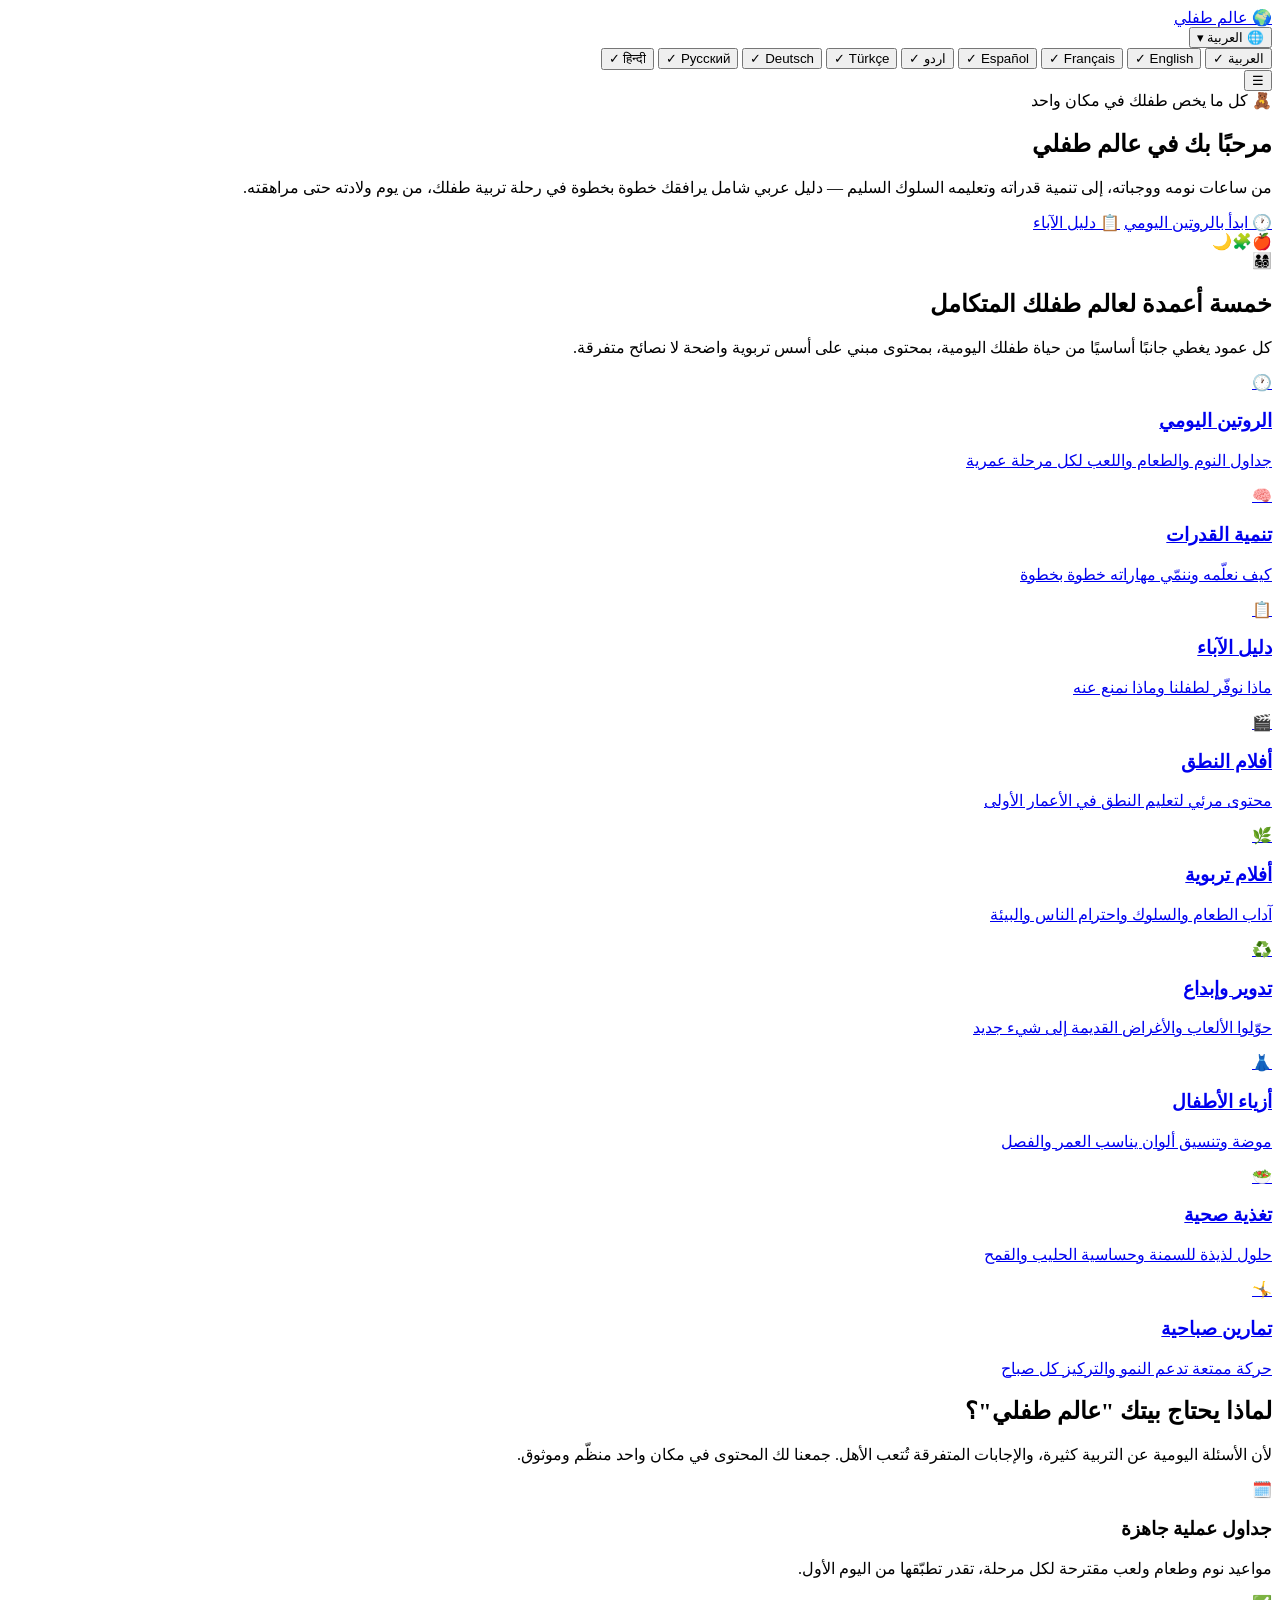
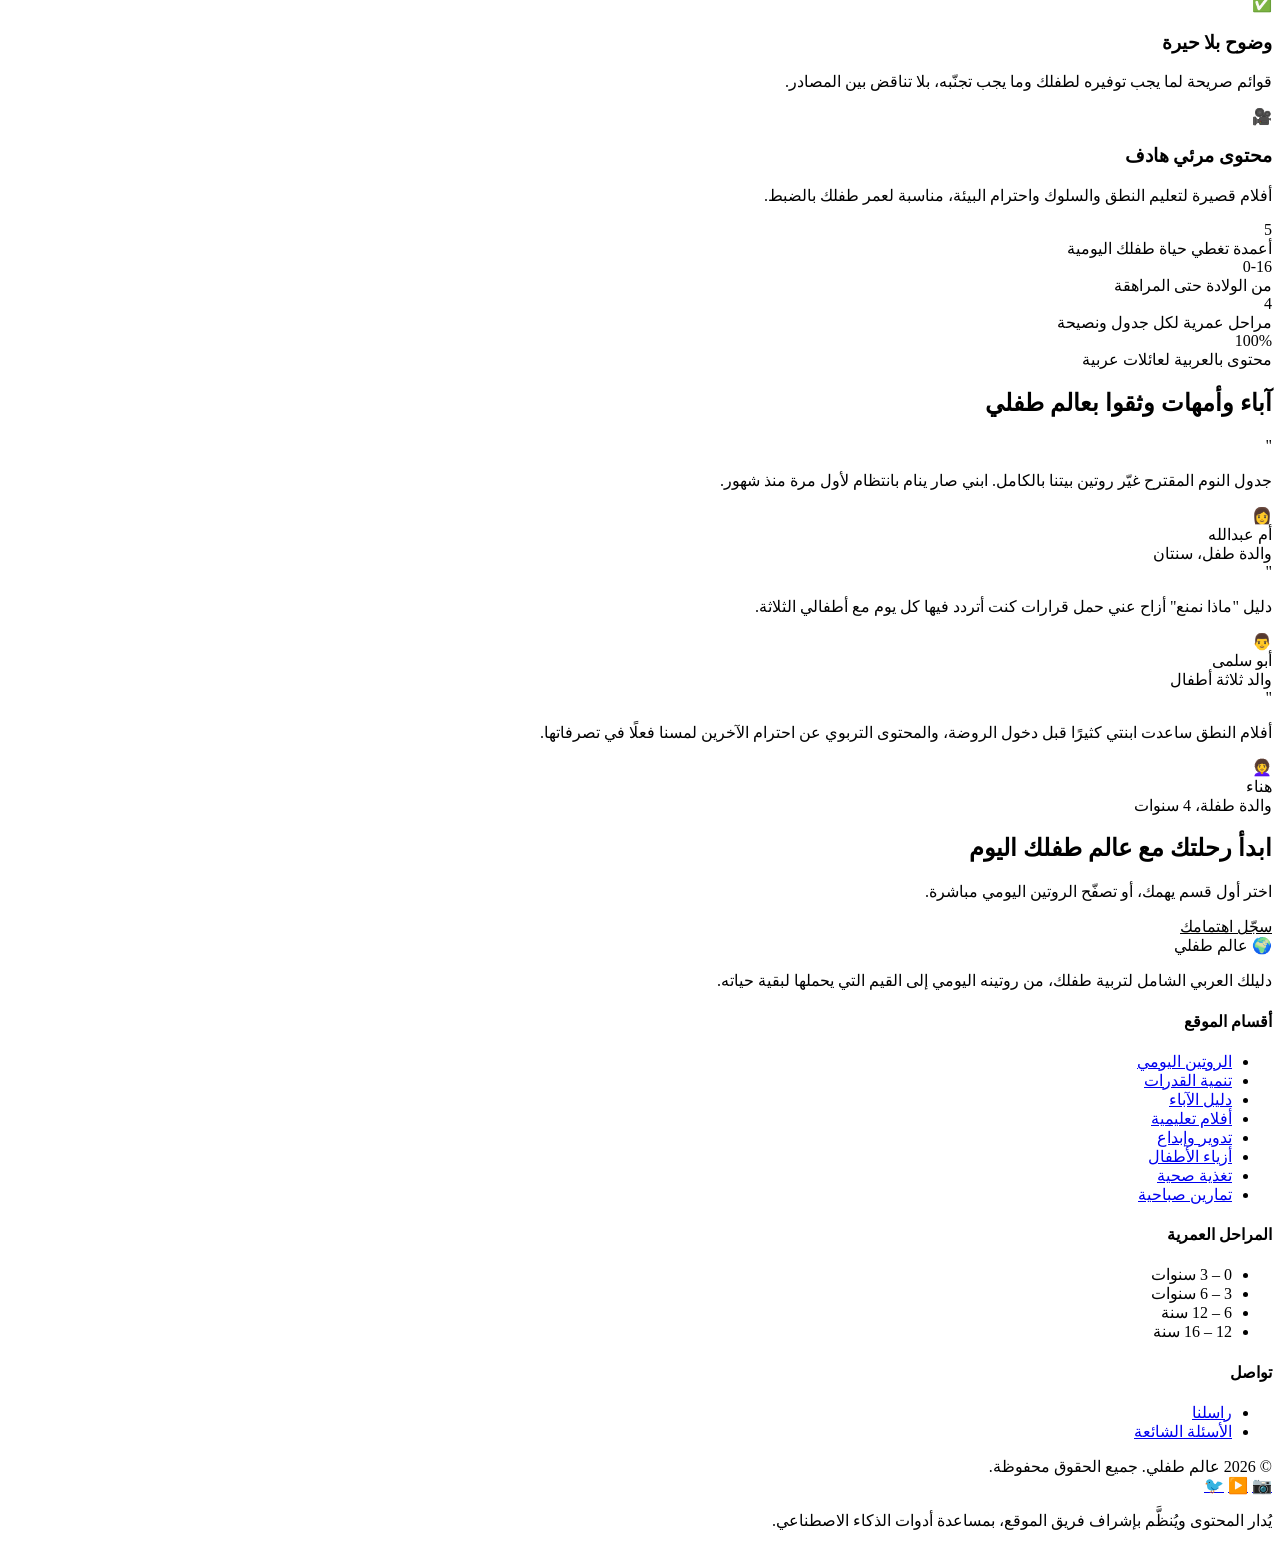
==== index.html @ 11522c5d "Add files via upload" ====
<!DOCTYPE html>
<html lang="ar" dir="rtl">
<head>
<meta charset="UTF-8">
<meta name="viewport" content="width=device-width, initial-scale=1.0">
<title>عالم طفلي — دليلك المتكامل لتربية طفلك من الولادة حتى المراهقة</title>
<meta name="description" content="عالم طفلي منصة عربية شاملة للآباء: جداول النوم والطعام واللعب، تنمية القدرات، ماذا نوفر لطفلنا وماذا نمنع عنه، وأفلام تعليمية وتربوية لكل عمر.">
<link rel="icon" href="favicon.svg" type="image/svg+xml">
<link rel="stylesheet" href="css/style.css">
</head>
<body>

<header class="site-header">
  <div class="header-inner">
    <a href="index.html" class="brand"><span class="bud">🌍</span> عالم طفلي</a>
    <nav class="main-nav" id="site-nav" aria-label="التنقل الرئيسي"></nav>
    <div class="header-right">
      <div class="lang-switcher">
        <button class="lang-switcher-btn" id="lang-switcher-btn" type="button" aria-haspopup="true" aria-expanded="false">
          🌐 <span id="current-lang-label">العربية</span> <span class="chev">▾</span>
        </button>
        <div class="lang-dropdown" id="lang-dropdown">
          <button class="lang-option" data-lang="ar">العربية <span class="check">✓</span></button>
          <button class="lang-option" data-lang="en">English <span class="check">✓</span></button>
          <button class="lang-option" data-lang="fr">Français <span class="check">✓</span></button>
          <button class="lang-option" data-lang="es">Español <span class="check">✓</span></button>
          <button class="lang-option" data-lang="ur">اردو <span class="check">✓</span></button>
          <button class="lang-option" data-lang="tr">Türkçe <span class="check">✓</span></button>
          <button class="lang-option" data-lang="de">Deutsch <span class="check">✓</span></button>
          <button class="lang-option" data-lang="ru">Русский <span class="check">✓</span></button>
          <button class="lang-option" data-lang="hi">हिन्दी <span class="check">✓</span></button>
        </div>
        <div id="google_translate_element"></div>
      </div>
      <button class="nav-toggle" aria-label="فتح القائمة" aria-expanded="false">☰</button>
    </div>
  </div>
</header>

<main>

  <!-- ================= Hero ================= -->
  <section class="hero">
    <div class="container hero-inner">
      <div class="hero-copy">
        <span class="eyebrow">🧸 كل ما يخص طفلك في مكان واحد</span>
        <h1>مرحبًا بك في <span>عالم طفلي</span></h1>
        <p class="lead">من ساعات نومه ووجباته، إلى تنمية قدراته وتعليمه السلوك السليم — دليل عربي شامل يرافقك خطوة بخطوة في رحلة تربية طفلك، من يوم ولادته حتى مراهقته.</p>
        <div class="hero-actions">
          <a href="routine.html" class="btn btn-teal">🕐 ابدأ بالروتين اليومي</a>
          <a href="parents-guide.html" class="btn btn-outline">📋 دليل الآباء</a>
        </div>
      </div>
      <div class="hero-art" aria-hidden="true">
        <div class="hero-blob"></div>
        <div class="hero-floaters">
          <span>🍎</span><span>🧩</span><span>🌙</span>
        </div>
        <span class="hero-emoji">👨‍👩‍👧‍👦</span>
      </div>
    </div>
  </section>

  <!-- ================= Pillars (العنصر المميز) ================= -->
  <section class="pillars">
    <div class="container">
      <div class="section-head">
        <h2>خمسة أعمدة لعالم طفلك المتكامل</h2>
        <p>كل عمود يغطي جانبًا أساسيًا من حياة طفلك اليومية، بمحتوى مبني على أسس تربوية واضحة لا نصائح متفرقة.</p>
      </div>
      <div class="pillar-grid">
        <a href="routine.html" class="pillar">
          <div class="p-icon">🕐</div>
          <h3>الروتين اليومي</h3>
          <p>جداول النوم والطعام واللعب لكل مرحلة عمرية</p>
        </a>
        <a href="development.html" class="pillar">
          <div class="p-icon">🧠</div>
          <h3>تنمية القدرات</h3>
          <p>كيف نعلّمه وننمّي مهاراته خطوة بخطوة</p>
        </a>
        <a href="parents-guide.html" class="pillar">
          <div class="p-icon">📋</div>
          <h3>دليل الآباء</h3>
          <p>ماذا نوفّر لطفلنا وماذا نمنع عنه</p>
        </a>
        <a href="videos.html" class="pillar">
          <div class="p-icon">🎬</div>
          <h3>أفلام النطق</h3>
          <p>محتوى مرئي لتعليم النطق في الأعمار الأولى</p>
        </a>
        <a href="videos.html" class="pillar">
          <div class="p-icon">🌿</div>
          <h3>أفلام تربوية</h3>
          <p>آداب الطعام والسلوك واحترام الناس والبيئة</p>
        </a>
        <a href="recycle.html" class="pillar">
          <div class="p-icon">♻️</div>
          <h3>تدوير وإبداع</h3>
          <p>حوّلوا الألعاب والأغراض القديمة إلى شيء جديد</p>
        </a>
        <a href="fashion.html" class="pillar">
          <div class="p-icon">👗</div>
          <h3>أزياء الأطفال</h3>
          <p>موضة وتنسيق ألوان يناسب العمر والفصل</p>
        </a>
        <a href="nutrition.html" class="pillar">
          <div class="p-icon">🥗</div>
          <h3>تغذية صحية</h3>
          <p>حلول لذيذة للسمنة وحساسية الحليب والقمح</p>
        </a>
        <a href="exercises.html" class="pillar">
          <div class="p-icon">🤸</div>
          <h3>تمارين صباحية</h3>
          <p>حركة ممتعة تدعم النمو والتركيز كل صباح</p>
        </a>
      </div>
    </div>
  </section>

  <!-- ================= Why us ================= -->
  <section class="section">
    <div class="container">
      <div class="section-head center">
        <h2>لماذا يحتاج بيتك "عالم طفلي"؟</h2>
        <p>لأن الأسئلة اليومية عن التربية كثيرة، والإجابات المتفرقة تُتعب الأهل. جمعنا لك المحتوى في مكان واحد منظّم وموثوق.</p>
      </div>
      <div class="value-grid">
        <div class="value-card">
          <div class="icon">🗓️</div>
          <h3>جداول عملية جاهزة</h3>
          <p>مواعيد نوم وطعام ولعب مقترحة لكل مرحلة، تقدر تطبّقها من اليوم الأول.</p>
        </div>
        <div class="value-card">
          <div class="icon">✅</div>
          <h3>وضوح بلا حيرة</h3>
          <p>قوائم صريحة لما يجب توفيره لطفلك وما يجب تجنّبه، بلا تناقض بين المصادر.</p>
        </div>
        <div class="value-card">
          <div class="icon">🎥</div>
          <h3>محتوى مرئي هادف</h3>
          <p>أفلام قصيرة لتعليم النطق والسلوك واحترام البيئة، مناسبة لعمر طفلك بالضبط.</p>
        </div>
      </div>
    </div>
  </section>

  <!-- ================= Stats ================= -->
  <section class="stats-strip">
    <div class="container stats-grid">
      <div><div class="num">5</div><div class="label">أعمدة تغطي حياة طفلك اليومية</div></div>
      <div><div class="num">0-16</div><div class="label">من الولادة حتى المراهقة</div></div>
      <div><div class="num">4</div><div class="label">مراحل عمرية لكل جدول ونصيحة</div></div>
      <div><div class="num">100%</div><div class="label">محتوى بالعربية لعائلات عربية</div></div>
    </div>
  </section>

  <!-- ================= Testimonials ================= -->
  <section class="section">
    <div class="container">
      <div class="section-head center">
        <h2>آباء وأمهات وثقوا بعالم طفلي</h2>
      </div>
      <div class="testi-grid">
        <div class="testi-card">
          <div class="quote-mark">"</div>
          <p class="text">جدول النوم المقترح غيّر روتين بيتنا بالكامل. ابني صار ينام بانتظام لأول مرة منذ شهور.</p>
          <div class="testi-who">
            <div class="avatar">👩</div>
            <div><div class="name">أم عبدالله</div><div class="role">والدة طفل، سنتان</div></div>
          </div>
        </div>
        <div class="testi-card">
          <div class="quote-mark">"</div>
          <p class="text">دليل "ماذا نمنع" أزاح عني حمل قرارات كنت أتردد فيها كل يوم مع أطفالي الثلاثة.</p>
          <div class="testi-who">
            <div class="avatar">👨</div>
            <div><div class="name">أبو سلمى</div><div class="role">والد ثلاثة أطفال</div></div>
          </div>
        </div>
        <div class="testi-card">
          <div class="quote-mark">"</div>
          <p class="text">أفلام النطق ساعدت ابنتي كثيرًا قبل دخول الروضة، والمحتوى التربوي عن احترام الآخرين لمسنا فعلًا في تصرفاتها.</p>
          <div class="testi-who">
            <div class="avatar">👩‍🦱</div>
            <div><div class="name">هناء</div><div class="role">والدة طفلة، 4 سنوات</div></div>
          </div>
        </div>
      </div>
    </div>
  </section>

  <!-- ================= CTA ================= -->
  <section class="section" style="padding-top:0;">
    <div class="container">
      <div class="cta-band">
        <div>
          <h2>ابدأ رحلتك مع عالم طفلك اليوم</h2>
          <p>اختر أول قسم يهمك، أو تصفّح الروتين اليومي مباشرة.</p>
        </div>
        <a href="contact.html" class="btn btn-amber" style="background:var(--white); color:var(--teal-deep); box-shadow:none;">سجّل اهتمامك</a>
      </div>
    </div>
  </section>

</main>

<footer class="site-footer">
  <div class="container">
    <div class="footer-grid">
      <div>
        <div class="footer-brand">🌍 عالم طفلي</div>
        <p>دليلك العربي الشامل لتربية طفلك، من روتينه اليومي إلى القيم التي يحملها لبقية حياته.</p>
      </div>
      <div>
        <h4>أقسام الموقع</h4>
        <ul>
          <li><a href="routine.html">الروتين اليومي</a></li>
          <li><a href="development.html">تنمية القدرات</a></li>
          <li><a href="parents-guide.html">دليل الآباء</a></li>
          <li><a href="videos.html">أفلام تعليمية</a></li>
          <li><a href="recycle.html">تدوير وإبداع</a></li>
          <li><a href="fashion.html">أزياء الأطفال</a></li>
          <li><a href="nutrition.html">تغذية صحية</a></li>
          <li><a href="exercises.html">تمارين صباحية</a></li>
        </ul>
      </div>
      <div>
        <h4>المراحل العمرية</h4>
        <ul>
          <li>0 – 3 سنوات</li>
          <li>3 – 6 سنوات</li>
          <li>6 – 12 سنة</li>
          <li>12 – 16 سنة</li>
        </ul>
      </div>
      <div>
        <h4>تواصل</h4>
        <ul>
          <li><a href="contact.html">راسلنا</a></li>
          <li><a href="contact.html">الأسئلة الشائعة</a></li>
        </ul>
      </div>
    </div>
    <div class="footer-bottom">
      <span>© 2026 عالم طفلي. جميع الحقوق محفوظة.</span>
      <div class="social-row" aria-label="روابط التواصل الاجتماعي">
        <a href="#" aria-label="انستغرام">📷</a>
        <a href="#" aria-label="يوتيوب">▶️</a>
        <a href="#" aria-label="تويتر">🐦</a>
      </div>
    </div>
      <p class="admin-note">يُدار المحتوى ويُنظَّم بإشراف فريق الموقع، بمساعدة أدوات الذكاء الاصطناعي.</p>
</div>
</footer>

<script src="js/site-config.js"></script>
<script src="js/script.js"></script>
<script type="text/javascript">
function googleTranslateElementInit() {
  new google.translate.TranslateElement({pageLanguage: 'ar', includedLanguages: 'en,fr,es,ur,tr,id,de,ru,hi', layout: google.translate.TranslateElement.InlineLayout.SIMPLE}, 'google_translate_element');
}
</script>
<script type="text/javascript" src="https://translate.google.com/translate_a/element.js?cb=googleTranslateElementInit"></script>
</body>
</html>
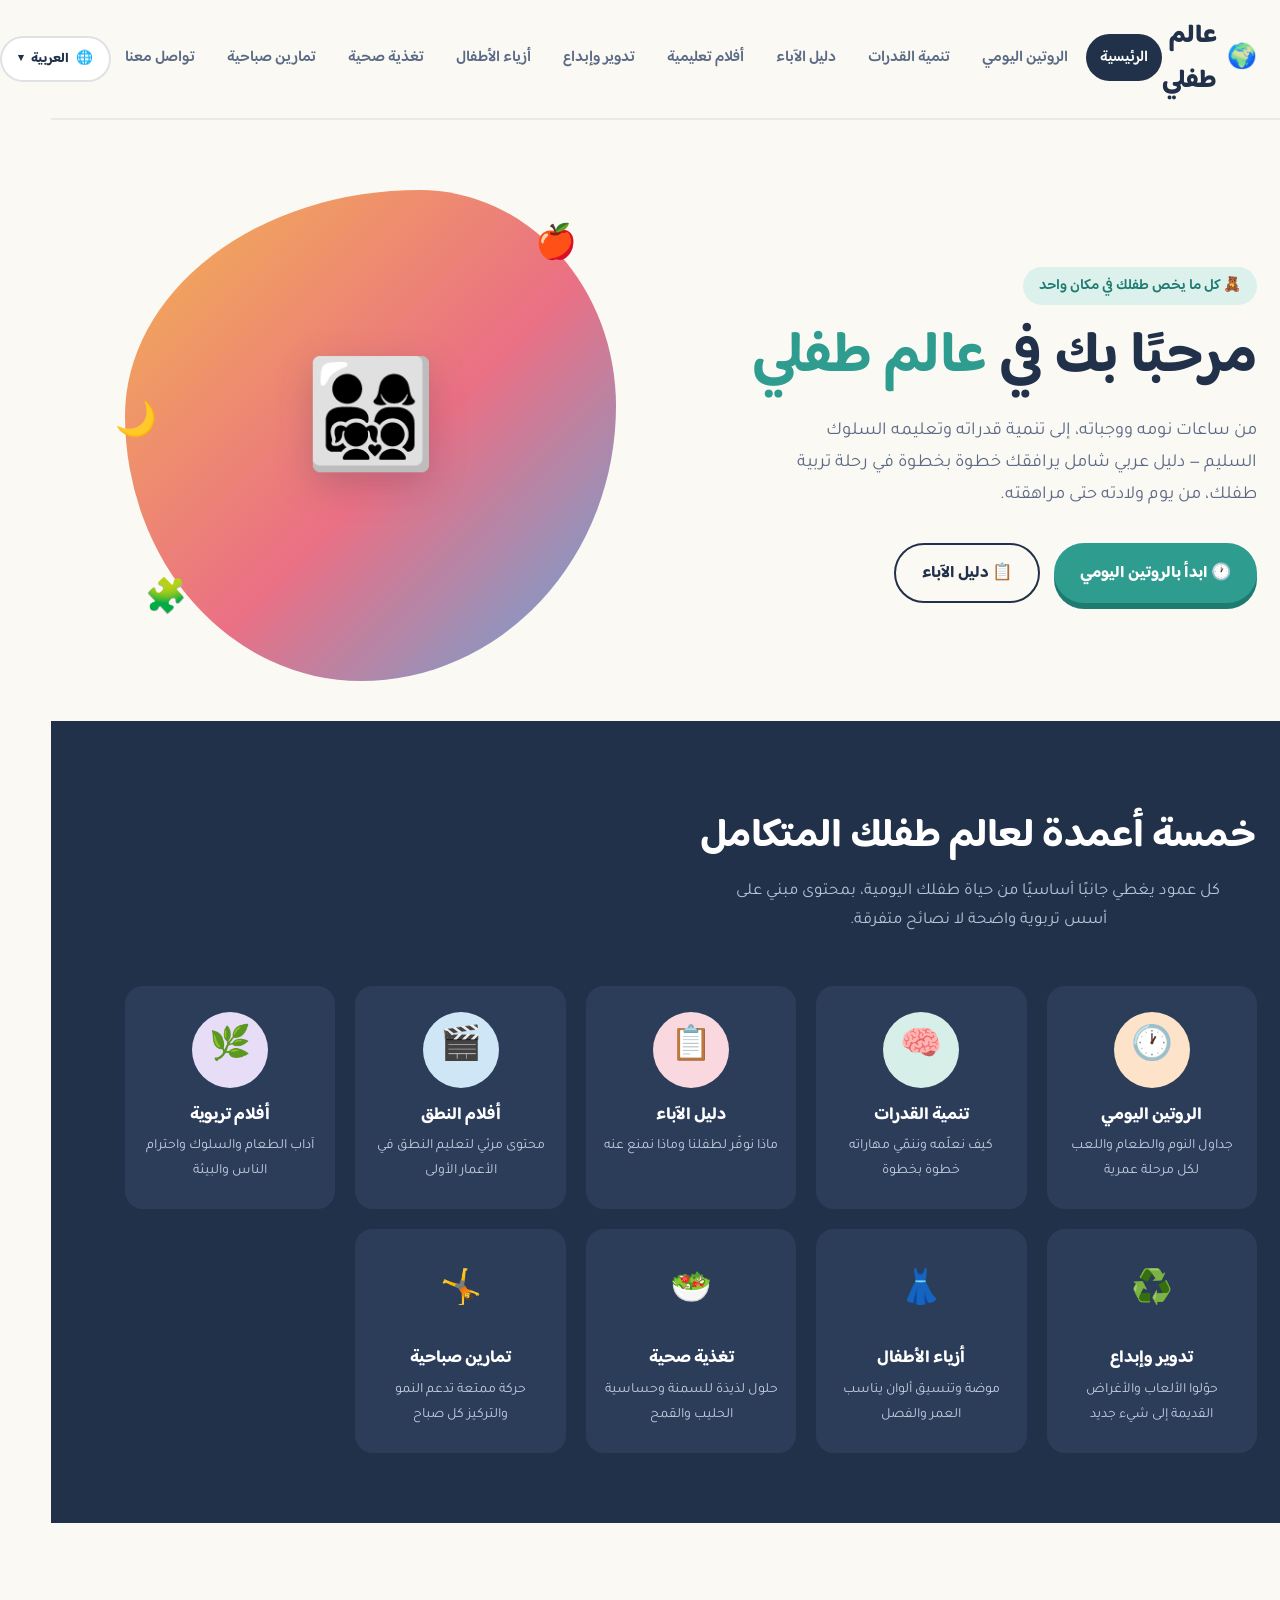
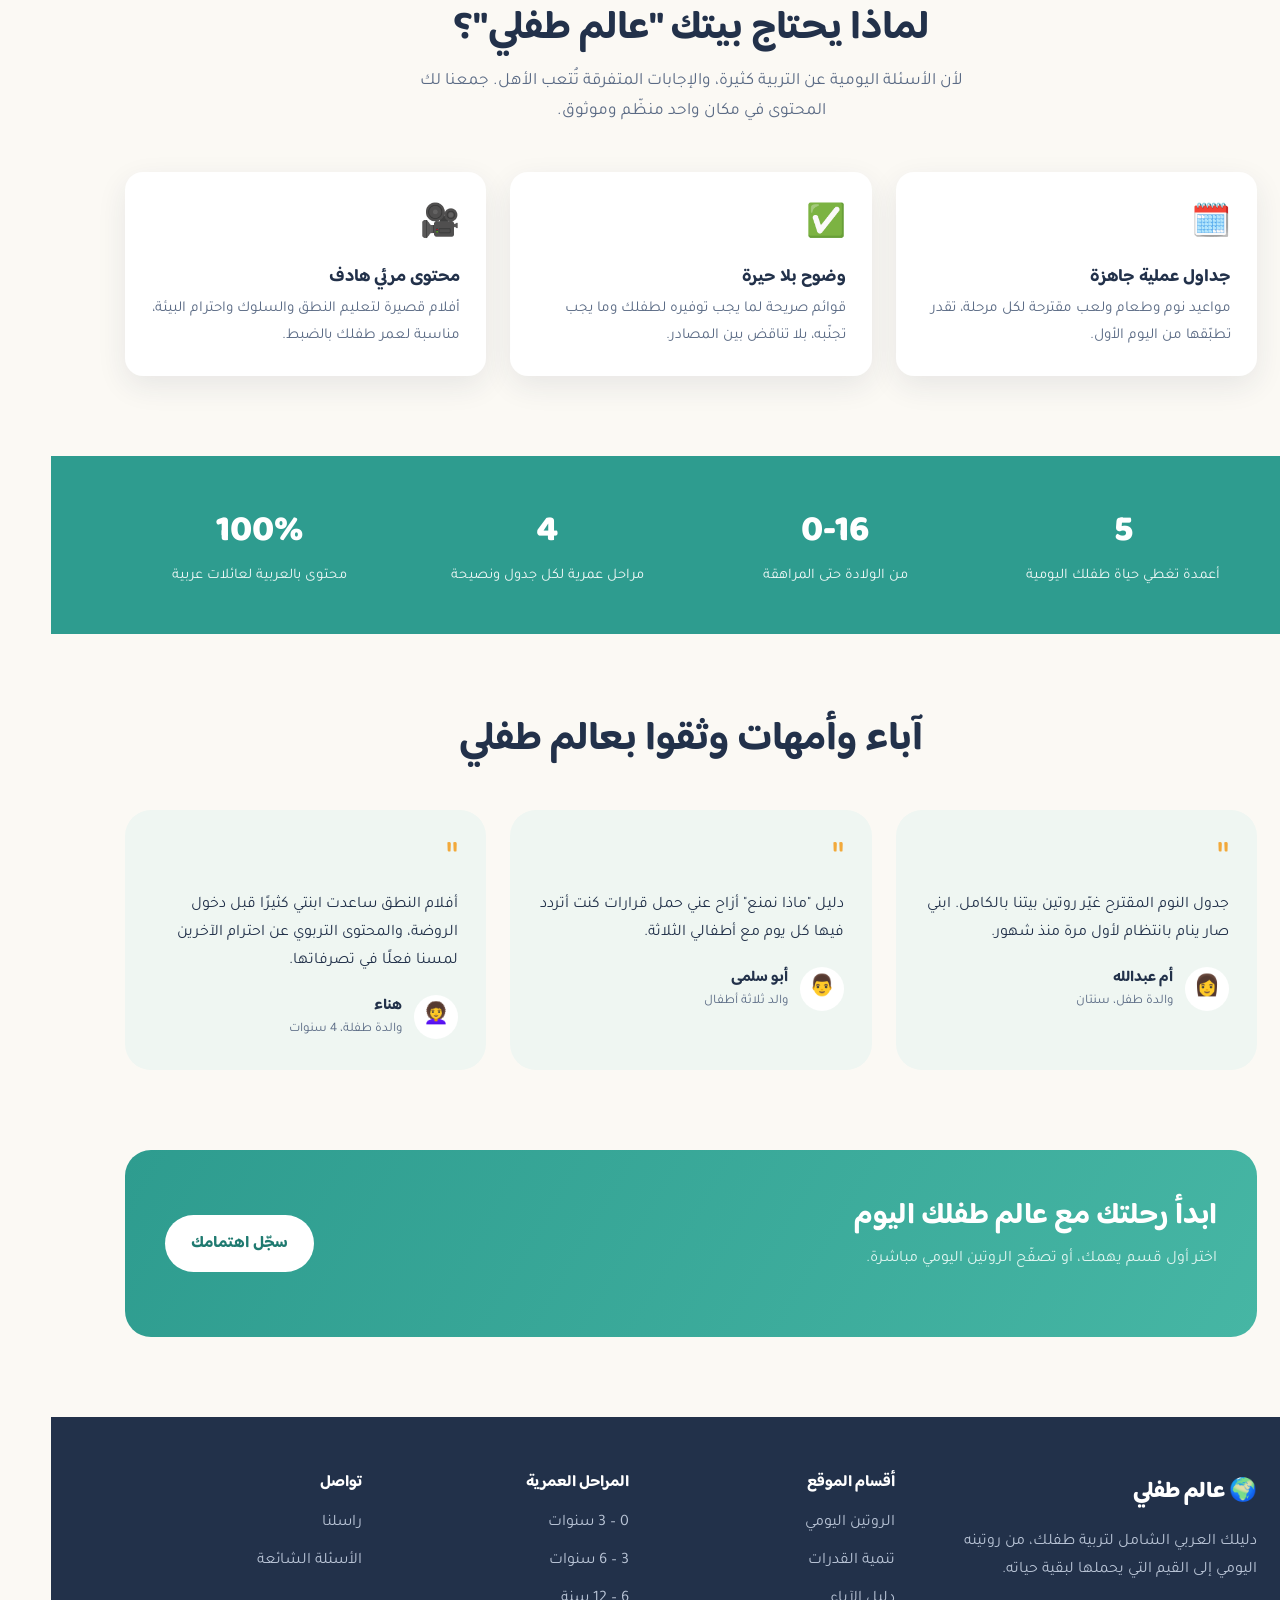
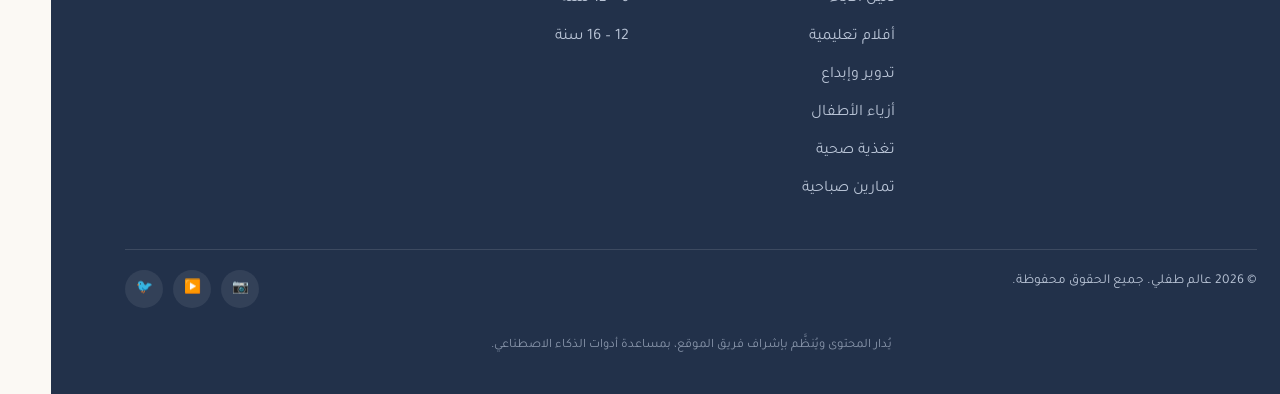
==== commit 7bdd0ce4: "Fix stylesheet and script link paths in index.html" ====
--- a/index.html
+++ b/index.html
@@ -6,7 +6,7 @@
 <title>عالم طفلي — دليلك المتكامل لتربية طفلك من الولادة حتى المراهقة</title>
 <meta name="description" content="عالم طفلي منصة عربية شاملة للآباء: جداول النوم والطعام واللعب، تنمية القدرات، ماذا نوفر لطفلنا وماذا نمنع عنه، وأفلام تعليمية وتربوية لكل عمر.">
 <link rel="icon" href="favicon.svg" type="image/svg+xml">
-<link rel="stylesheet" href="css/style.css">
+<link rel="stylesheet" href="style.css">
 </head>
 <body>
 
@@ -254,8 +254,8 @@
 </div>
 </footer>
 
-<script src="js/site-config.js"></script>
-<script src="js/script.js"></script>
+<script src="site-config.js"></script>
+<script src="script.js"></script>
 <script type="text/javascript">
 function googleTranslateElementInit() {
   new google.translate.TranslateElement({pageLanguage: 'ar', includedLanguages: 'en,fr,es,ur,tr,id,de,ru,hi', layout: google.translate.TranslateElement.InlineLayout.SIMPLE}, 'google_translate_element');
@@ -263,4 +263,4 @@
 </script>
 <script type="text/javascript" src="https://translate.google.com/translate_a/element.js?cb=googleTranslateElementInit"></script>
 </body>
-</html>+</html>
--- a/style.css
+++ b/style.css
@@ -0,0 +1,587 @@
+/* ========================================================
+   عالم طفلي — نظام التصميم
+   ======================================================== */
+
+@import url('https://fonts.googleapis.com/css2?family=Baloo+Bhaijaan+2:wght@500;600;700;800&family=Tajawal:wght@400;500;700;900&display=swap');
+
+:root {
+  --ink: #22314a;
+  --ink-soft: #5b6b85;
+  --paper: #FBF9F4;
+  --paper-alt: #EFF6F2;
+  --teal: #2E9C8F;
+  --teal-deep: #1F7A70;
+  --amber: #F2A93B;
+  --amber-deep: #D98A1E;
+  --berry: #E85D75;
+  --berry-deep: #C8425A;
+  --sky: #4E9BD8;
+  --white: #ffffff;
+
+  --green-ok: #2E9C6A;
+  --green-ok-bg: #E3F5EA;
+  --red-no: #D8483F;
+  --red-no-bg: #FBEAE8;
+
+  --radius-lg: 26px;
+  --radius-md: 18px;
+  --radius-sm: 12px;
+
+  --shadow-soft: 0 10px 30px rgba(34, 49, 74, 0.09);
+
+  --font-display: 'Baloo Bhaijaan 2', 'Tajawal', sans-serif;
+  --font-body: 'Tajawal', sans-serif;
+}
+
+* { box-sizing: border-box; }
+html { scroll-behavior: smooth; }
+
+@media (prefers-reduced-motion: reduce) {
+  html { scroll-behavior: auto; }
+  *, *::before, *::after {
+    animation-duration: 0.01ms !important;
+    animation-iteration-count: 1 !important;
+    transition-duration: 0.01ms !important;
+    scroll-behavior: auto !important;
+  }
+}
+
+body {
+  margin: 0;
+  font-family: var(--font-body);
+  background: var(--paper);
+  color: var(--ink);
+  direction: rtl;
+  overflow-x: hidden;
+  line-height: 1.75;
+}
+
+img { max-width: 100%; display: block; }
+a { color: inherit; text-decoration: none; }
+ul { margin: 0; padding: 0; list-style: none; }
+button { font-family: inherit; cursor: pointer; }
+
+h1, h2, h3, h4 {
+  font-family: var(--font-display);
+  font-weight: 700;
+  margin: 0;
+  line-height: 1.3;
+}
+
+.container { max-width: 1180px; margin: 0 auto; padding: 0 24px; }
+
+.eyebrow {
+  display: inline-flex;
+  align-items: center;
+  gap: 8px;
+  font-family: var(--font-display);
+  font-weight: 600;
+  font-size: 0.92rem;
+  color: var(--teal-deep);
+  background: #DCF1EC;
+  padding: 6px 16px;
+  border-radius: 999px;
+  margin-bottom: 16px;
+}
+
+a:focus-visible, button:focus-visible, input:focus-visible, textarea:focus-visible, select:focus-visible {
+  outline: 3px solid var(--sky);
+  outline-offset: 3px;
+  border-radius: 6px;
+}
+
+/* ===================== Header ===================== */
+.site-header {
+  position: sticky; top: 0; z-index: 100;
+  background: rgba(251, 249, 244, 0.9);
+  backdrop-filter: blur(10px);
+  border-bottom: 2px solid rgba(34,49,74,0.07);
+}
+.header-inner {
+  display: flex; align-items: center; justify-content: space-between;
+  padding: 14px 24px; max-width: 1180px; margin: 0 auto;
+}
+.brand {
+  display: flex; align-items: center; gap: 10px;
+  font-family: var(--font-display); font-size: 1.6rem; font-weight: 800; color: var(--ink);
+}
+.brand .bud { font-size: 1.5rem; display: inline-block; animation: sway 4s ease-in-out infinite; }
+@keyframes sway { 0%,100%{transform:rotate(-6deg);} 50%{transform:rotate(6deg);} }
+
+.main-nav ul { display: flex; gap: 4px; align-items: center; }
+.main-nav a {
+  font-family: var(--font-display); font-weight: 600; font-size: 0.96rem;
+  padding: 10px 14px; border-radius: 999px; color: var(--ink-soft);
+  transition: background .2s, color .2s; white-space: nowrap;
+}
+.main-nav a:hover, .main-nav a.active { background: var(--ink); color: var(--white); }
+
+.header-right { display: flex; align-items: center; gap: 12px; }
+
+.nav-toggle { display: none; background: none; border: none; font-size: 1.8rem; color: var(--ink); }
+
+@media (max-width: 980px) {
+  .nav-toggle { display: block; }
+  .main-nav {
+    position: absolute; top: 100%; right: 0; left: 0;
+    background: var(--paper); border-bottom: 2px solid rgba(34,49,74,0.07);
+    display: none; padding: 10px 24px 20px;
+  }
+  .main-nav.open { display: block; }
+  .main-nav ul { flex-direction: column; align-items: stretch; }
+  .main-nav a { display: block; text-align: center; }
+}
+
+/* ===================== Buttons ===================== */
+.btn {
+  display: inline-flex; align-items: center; gap: 8px;
+  font-family: var(--font-display); font-weight: 700; font-size: 1.02rem;
+  padding: 14px 26px; border-radius: 999px; border: none;
+  transition: transform .15s ease, box-shadow .15s ease;
+}
+.btn:active { transform: translateY(3px); }
+.btn-teal { background: var(--teal); color: var(--white); box-shadow: 0 6px 0 var(--teal-deep); }
+.btn-teal:hover { transform: translateY(-2px); }
+.btn-teal:active { box-shadow: 0 2px 0 var(--teal-deep); }
+.btn-outline { background: transparent; color: var(--ink); border: 2.5px solid var(--ink); }
+.btn-outline:hover { background: var(--ink); color: var(--white); }
+.btn-amber { background: var(--amber); color: var(--white); box-shadow: 0 6px 0 var(--amber-deep); }
+.btn-amber:hover { transform: translateY(-2px); }
+.btn-block { width: 100%; justify-content: center; }
+
+/* ===================== Hero ===================== */
+.hero { position: relative; padding: 70px 0 40px; overflow: hidden; }
+.hero-inner { display: grid; grid-template-columns: 1.1fr 0.9fr; gap: 40px; align-items: center; }
+@media (max-width: 900px) { .hero-inner { grid-template-columns: 1fr; text-align: center; } .hero-actions { justify-content: center; } }
+.hero h1 { font-size: clamp(2.4rem, 5vw, 3.6rem); color: var(--ink); }
+.hero h1 span { color: var(--teal); }
+.hero p.lead { font-size: 1.15rem; color: var(--ink-soft); max-width: 48ch; margin: 20px 0 30px; }
+@media (max-width: 900px) { .hero p.lead { margin-inline: auto; } }
+.hero-actions { display: flex; gap: 14px; flex-wrap: wrap; }
+
+.hero-art { position: relative; aspect-ratio: 1/1; display: flex; align-items: center; justify-content: center; }
+.hero-blob {
+  position: absolute; inset: 0;
+  background: linear-gradient(135deg, var(--amber), var(--berry) 55%, var(--sky));
+  border-radius: 60% 40% 52% 48% / 46% 44% 56% 54%;
+  opacity: 0.88; animation: blob 9s ease-in-out infinite;
+}
+@keyframes blob {
+  0%,100% { border-radius: 60% 40% 52% 48% / 46% 44% 56% 54%; }
+  50% { border-radius: 42% 58% 40% 60% / 55% 42% 58% 45%; }
+}
+.hero-emoji { position: relative; font-size: 6.6rem; filter: drop-shadow(0 12px 18px rgba(34,49,74,0.22)); }
+.hero-floaters span { position: absolute; font-size: 2.1rem; animation: float 5s ease-in-out infinite; }
+.hero-floaters span:nth-child(1) { top: 6%; right: 8%; animation-delay: .3s; }
+.hero-floaters span:nth-child(2) { bottom: 10%; left: 4%; animation-delay: 1.2s; }
+.hero-floaters span:nth-child(3) { top: 42%; left: -2%; animation-delay: 2s; }
+@keyframes float { 0%,100%{transform:translateY(0);} 50%{transform:translateY(-16px);} }
+
+/* ===================== Pillars (signature — الأقسام الخمسة) ===================== */
+.pillars {
+  padding: 90px 0 70px;
+  background: var(--ink);
+  color: var(--paper);
+}
+.pillars .section-head { text-align: center; margin-bottom: 50px; }
+.pillars h2 { color: var(--white); font-size: clamp(1.9rem, 4vw, 2.6rem); }
+.pillars .section-head p { color: #b9c4d6; max-width: 58ch; margin: 14px auto 0; font-size: 1.05rem; }
+
+.pillar-grid {
+  display: grid;
+  grid-template-columns: repeat(5, 1fr);
+  gap: 20px;
+}
+@media (max-width: 1000px) { .pillar-grid { grid-template-columns: repeat(3, 1fr); } }
+@media (max-width: 640px) { .pillar-grid { grid-template-columns: 1fr 1fr; } }
+
+.pillar {
+  background: #2c3d5a;
+  border-radius: var(--radius-md);
+  padding: 26px 18px;
+  text-align: center;
+  transition: transform .25s ease, background .25s ease;
+}
+.pillar:hover { transform: translateY(-8px); background: #35496b; }
+.pillar .p-icon {
+  width: 76px; height: 76px; margin: 0 auto 16px; border-radius: 50%;
+  display: flex; align-items: center; justify-content: center; font-size: 2.1rem;
+}
+.pillar:nth-child(1) .p-icon { background: #FCE3C9; }
+.pillar:nth-child(2) .p-icon { background: #D6EFE8; }
+.pillar:nth-child(3) .p-icon { background: #F9D9DF; }
+.pillar:nth-child(4) .p-icon { background: #CFE6F7; }
+.pillar:nth-child(5) .p-icon { background: #E7DDF6; }
+.pillar h3 { color: var(--white); font-size: 1.08rem; margin-bottom: 8px; }
+.pillar p { color: #c3cddf; font-size: 0.88rem; margin: 0; }
+
+/* ===================== Section generic ===================== */
+.section { padding: 80px 0; }
+.section-head { max-width: 62ch; margin-bottom: 44px; }
+.section-head h2 { font-size: clamp(1.9rem, 4vw, 2.5rem); }
+.section-head p { color: var(--ink-soft); font-size: 1.08rem; margin-top: 12px; }
+.section-head.center { margin-inline: auto; text-align: center; }
+.bg-alt { background: var(--paper-alt); }
+.bg-white { background: var(--white); }
+
+/* ===================== Age filter row ===================== */
+.filter-row { display: flex; gap: 10px; flex-wrap: wrap; justify-content: center; margin: 28px 0 0; }
+.filter-btn {
+  background: var(--white); border: 2px solid rgba(34,49,74,0.15);
+  padding: 9px 20px; border-radius: 999px; font-family: var(--font-display);
+  font-weight: 600; font-size: 0.92rem; color: var(--ink-soft); transition: all .2s;
+}
+.filter-btn:hover, .filter-btn.active { background: var(--ink); color: var(--white); border-color: var(--ink); }
+
+/* ===================== Page hero ===================== */
+.page-hero { padding: 56px 0 46px; text-align: center; background: var(--paper-alt); }
+.page-hero h1 { font-size: clamp(2.1rem, 4vw, 2.8rem); }
+.page-hero p { color: var(--ink-soft); max-width: 58ch; margin: 14px auto 0; font-size: 1.05rem; }
+
+/* ===================== Schedule table (روتين يومي) ===================== */
+.schedule-block { margin-bottom: 44px; }
+.schedule-block h3 {
+  display: flex; align-items: center; gap: 10px;
+  font-size: 1.35rem; margin-bottom: 18px;
+}
+.schedule-table {
+  width: 100%; border-collapse: separate; border-spacing: 0 10px;
+}
+.schedule-table tr { background: var(--white); box-shadow: var(--shadow-soft); }
+.schedule-table td {
+  padding: 16px 20px; font-size: 0.98rem;
+}
+.schedule-table td:first-child {
+  border-radius: 0 var(--radius-sm) var(--radius-sm) 0;
+  font-family: var(--font-display); font-weight: 700; color: var(--teal-deep);
+  width: 130px; white-space: nowrap;
+}
+.schedule-table td:last-child { border-radius: var(--radius-sm) 0 0 var(--radius-sm); color: var(--ink-soft); }
+.cat-pill {
+  display: inline-block; font-size: 0.78rem; font-family: var(--font-display); font-weight: 700;
+  padding: 3px 12px; border-radius: 999px; margin-left: 8px;
+}
+.cat-sleep { background: #E3E9FB; color: #3E56C4; }
+.cat-food { background: #FCEBD4; color: var(--amber-deep); }
+.cat-play { background: #FBE1E6; color: var(--berry-deep); }
+.cat-learn { background: #DCF1EC; color: var(--teal-deep); }
+
+/* ===================== Provide / Avoid checklist ===================== */
+.checklist-grid { display: grid; grid-template-columns: 1fr 1fr; gap: 24px; }
+@media (max-width: 750px) { .checklist-grid { grid-template-columns: 1fr; } }
+.check-col {
+  border-radius: var(--radius-lg);
+  padding: 30px 26px;
+}
+.check-col.ok { background: var(--green-ok-bg); }
+.check-col.no { background: var(--red-no-bg); }
+.check-col h3 {
+  display: flex; align-items: center; gap: 10px;
+  font-size: 1.25rem; margin-bottom: 20px;
+}
+.check-col.ok h3 { color: var(--green-ok); }
+.check-col.no h3 { color: var(--red-no); }
+.check-col ul li {
+  display: flex; align-items: flex-start; gap: 10px;
+  margin-bottom: 14px; font-size: 0.98rem; color: var(--ink);
+}
+.check-col ul li .mark { font-size: 1.1rem; flex-shrink: 0; margin-top: 1px; }
+
+/* ===================== Development stage cards ===================== */
+.dev-grid { display: grid; grid-template-columns: repeat(2, 1fr); gap: 22px; }
+@media (max-width: 750px) { .dev-grid { grid-template-columns: 1fr; } }
+.dev-card {
+  background: var(--white); border-radius: var(--radius-lg); padding: 28px;
+  box-shadow: var(--shadow-soft); border-inline-start: 5px solid var(--teal);
+}
+.dev-card.a2 { border-color: var(--amber); }
+.dev-card.a3 { border-color: var(--berry); }
+.dev-card.a4 { border-color: var(--sky); }
+.dev-card .stage-age { font-family: var(--font-display); font-weight: 700; font-size: 0.85rem; color: var(--ink-soft); }
+.dev-card h3 { font-size: 1.3rem; margin: 6px 0 14px; }
+.dev-card ul { display: flex; flex-direction: column; gap: 10px; }
+.dev-card ul li { font-size: 0.96rem; color: var(--ink-soft); display: flex; gap: 8px; }
+.dev-card ul li b { color: var(--ink); font-weight: 700; }
+
+/* ===================== Video grid ===================== */
+.video-grid { display: grid; grid-template-columns: repeat(3, 1fr); gap: 24px; }
+@media (max-width: 950px) { .video-grid { grid-template-columns: repeat(2, 1fr); } }
+@media (max-width: 620px) { .video-grid { grid-template-columns: 1fr; } }
+.video-card {
+  background: var(--white); border-radius: var(--radius-lg); overflow: hidden;
+  box-shadow: var(--shadow-soft); display: flex; flex-direction: column;
+}
+.video-thumb {
+  height: 150px; position: relative;
+  display: flex; align-items: center; justify-content: center; font-size: 3rem;
+}
+.video-thumb .play {
+  position: absolute; bottom: 10px; left: 10px;
+  width: 34px; height: 34px; border-radius: 50%;
+  background: rgba(255,255,255,0.9); display: flex; align-items: center; justify-content: center;
+  font-size: 0.9rem; color: var(--ink);
+}
+.video-card .body { padding: 20px; display: flex; flex-direction: column; gap: 8px; flex: 1; }
+.video-card h3 { font-size: 1.08rem; }
+.video-card p { color: var(--ink-soft); font-size: 0.93rem; margin: 0; flex: 1; }
+.age-tag {
+  display: inline-block; align-self: flex-start; font-family: var(--font-display);
+  font-size: 0.76rem; font-weight: 700; padding: 4px 12px; border-radius: 999px;
+  background: var(--paper-alt); color: var(--teal-deep);
+}
+.duration-tag { font-size: 0.8rem; color: var(--ink-soft); }
+
+/* ===================== Stats strip ===================== */
+.stats-strip { background: var(--teal); padding: 44px 0; }
+.stats-grid { display: grid; grid-template-columns: repeat(4, 1fr); gap: 20px; text-align: center; color: var(--white); }
+@media (max-width: 700px) { .stats-grid { grid-template-columns: repeat(2, 1fr); } }
+.stats-grid .num { font-family: var(--font-display); font-size: 2.3rem; font-weight: 800; }
+.stats-grid .label { font-size: 0.92rem; opacity: 0.92; }
+
+/* ===================== Testimonials ===================== */
+.testi-grid { display: grid; grid-template-columns: repeat(3, 1fr); gap: 24px; }
+@media (max-width: 900px) { .testi-grid { grid-template-columns: 1fr; } }
+.testi-card { background: var(--paper-alt); border-radius: var(--radius-lg); padding: 28px; }
+.testi-card .quote-mark { font-family: var(--font-display); font-size: 2.8rem; color: var(--amber); line-height: 1; }
+.testi-card p.text { margin: 8px 0 18px; color: var(--ink); }
+.testi-who { display: flex; align-items: center; gap: 12px; }
+.testi-who .avatar { width: 44px; height: 44px; border-radius: 50%; display: flex; align-items: center; justify-content: center; background: var(--white); font-size: 1.3rem; }
+.testi-who .name { font-family: var(--font-display); font-weight: 700; font-size: 0.95rem; }
+.testi-who .role { font-size: 0.82rem; color: var(--ink-soft); }
+
+/* ===================== CTA band ===================== */
+.cta-band {
+  background: linear-gradient(120deg, var(--teal), #46b6a4);
+  border-radius: var(--radius-lg); padding: 48px 40px; color: var(--white);
+  display: flex; align-items: center; justify-content: space-between; gap: 24px; flex-wrap: wrap;
+}
+.cta-band h2 { color: var(--white); font-size: 1.85rem; max-width: 32ch; }
+.cta-band p { color: #DFF5F0; margin-top: 8px; }
+
+/* ===================== Footer ===================== */
+.site-footer { background: var(--ink); color: #b9c4d6; padding: 56px 0 24px; }
+.footer-grid { display: grid; grid-template-columns: 1.4fr 1fr 1fr 1fr; gap: 30px; padding-bottom: 36px; border-bottom: 1px solid rgba(255,255,255,0.12); }
+@media (max-width: 800px) { .footer-grid { grid-template-columns: 1fr 1fr; } }
+@media (max-width: 500px) { .footer-grid { grid-template-columns: 1fr; } }
+.footer-grid h4 { color: var(--white); font-size: 1rem; margin-bottom: 16px; }
+.footer-grid ul li { margin-bottom: 10px; }
+.footer-grid a:hover { color: var(--amber); }
+.footer-brand { font-family: var(--font-display); font-size: 1.4rem; color: var(--white); font-weight: 800; margin-bottom: 12px; }
+.footer-bottom { padding-top: 20px; display: flex; justify-content: space-between; flex-wrap: wrap; gap: 10px; font-size: 0.85rem; }
+.social-row { display: flex; gap: 10px; }
+.social-row a { width: 38px; height: 38px; border-radius: 50%; background: rgba(255,255,255,0.08); display: flex; align-items: center; justify-content: center; transition: background .2s; }
+.social-row a:hover { background: var(--teal); }
+
+/* ===================== Contact form ===================== */
+.contact-wrap { display: grid; grid-template-columns: 1fr 1fr; gap: 40px; }
+@media (max-width: 850px) { .contact-wrap { grid-template-columns: 1fr; } }
+.form-field { margin-bottom: 18px; }
+.form-field label { display: block; font-family: var(--font-display); font-weight: 600; margin-bottom: 8px; font-size: 0.95rem; }
+.form-field input, .form-field textarea, .form-field select {
+  width: 100%; padding: 13px 16px; border-radius: var(--radius-sm);
+  border: 2px solid rgba(34,49,74,0.15); font-family: var(--font-body); font-size: 1rem;
+  background: var(--white); color: var(--ink);
+}
+.form-field input:focus, .form-field textarea:focus, .form-field select:focus { border-color: var(--teal); outline: none; }
+.form-note { background: var(--paper-alt); border-radius: var(--radius-md); padding: 22px; font-size: 0.95rem; color: var(--ink-soft); }
+.form-success {
+  display: none; background: var(--green-ok-bg); color: var(--green-ok);
+  padding: 14px 18px; border-radius: var(--radius-sm); font-family: var(--font-display);
+  font-weight: 700; margin-top: 14px; text-align: center;
+}
+
+/* ===================== Value / about cards ===================== */
+.value-grid { display: grid; grid-template-columns: repeat(3, 1fr); gap: 24px; }
+@media (max-width: 850px) { .value-grid { grid-template-columns: 1fr; } }
+.value-card { padding: 26px; border-radius: var(--radius-md); background: var(--white); box-shadow: var(--shadow-soft); }
+.value-card .icon { font-size: 2rem; margin-bottom: 12px; }
+.value-card h3 { font-size: 1.1rem; margin-bottom: 8px; }
+.value-card p { color: var(--ink-soft); font-size: 0.95rem; margin: 0; }
+
+/* ===================== Real video cards (يوتيوب) ===================== */
+.video-real-thumb {
+  height: 170px; position: relative; overflow: hidden;
+  background-size: cover; background-position: center;
+  display: block;
+}
+.video-real-thumb::after {
+  content: ''; position: absolute; inset: 0;
+  background: linear-gradient(180deg, rgba(34,49,74,0) 40%, rgba(34,49,74,0.55) 100%);
+}
+.video-real-thumb .play {
+  position: absolute; top: 50%; left: 50%; transform: translate(-50%,-50%);
+  width: 52px; height: 52px; border-radius: 50%;
+  background: rgba(255,255,255,0.92); display: flex; align-items: center; justify-content: center;
+  font-size: 1.3rem; color: var(--berry); z-index: 2; transition: transform .2s;
+}
+a.video-card:hover .play { transform: translate(-50%,-50%) scale(1.1); }
+.video-real-thumb .src-badge {
+  position: absolute; bottom: 8px; right: 10px; z-index: 2;
+  font-size: 0.72rem; font-family: var(--font-display); font-weight: 700;
+  color: var(--white); background: rgba(34,49,74,0.55); padding: 2px 10px; border-radius: 999px;
+}
+a.video-card { display: flex; flex-direction: column; }
+
+/* ===================== Craft / recycle cards ===================== */
+.craft-steps { margin: 10px 0 0; padding-inline-start: 18px; }
+.craft-steps li { font-size: 0.9rem; color: var(--ink-soft); margin-bottom: 4px; }
+.materials-row { display: flex; flex-wrap: wrap; gap: 6px; margin-top: 8px; }
+.material-chip {
+  font-size: 0.78rem; background: var(--paper-alt); color: var(--ink-soft);
+  padding: 3px 10px; border-radius: 999px;
+}
+
+/* ===================== Fashion / seasons ===================== */
+.season-tabs { display: flex; gap: 10px; flex-wrap: wrap; justify-content: center; margin: 24px 0 40px; }
+.season-tab {
+  font-family: var(--font-display); font-weight: 700; font-size: 0.95rem;
+  padding: 12px 22px; border-radius: 999px; border: 2px solid transparent;
+  cursor: pointer; transition: all .2s;
+}
+.season-tab[data-season="winter"] { background: #E3E9FB; color: #3E56C4; }
+.season-tab[data-season="spring"] { background: #DCF1EC; color: var(--teal-deep); }
+.season-tab[data-season="summer"] { background: #FCEBD4; color: var(--amber-deep); }
+.season-tab[data-season="fall"] { background: #F9D9DF; color: var(--berry-deep); }
+.season-tab.active { border-color: var(--ink); }
+
+.season-panel { display: none; }
+.season-panel.active { display: block; }
+
+.outfit-grid { display: grid; grid-template-columns: repeat(3, 1fr); gap: 22px; margin-bottom: 40px; }
+@media (max-width: 900px) { .outfit-grid { grid-template-columns: 1fr 1fr; } }
+@media (max-width: 620px) { .outfit-grid { grid-template-columns: 1fr; } }
+.outfit-card {
+  background: var(--white); border-radius: var(--radius-lg); overflow: hidden;
+  box-shadow: var(--shadow-soft);
+}
+.outfit-card img { height: 190px; width: 100%; object-fit: cover; }
+.outfit-card .body { padding: 18px; }
+.outfit-card h4 { font-size: 1.02rem; margin-bottom: 6px; }
+.outfit-card p { font-size: 0.9rem; color: var(--ink-soft); margin: 0; }
+
+.color-palette-row { display: flex; gap: 10px; flex-wrap: wrap; margin: 14px 0 22px; }
+.swatch {
+  display: flex; align-items: center; gap: 8px;
+  background: var(--white); border-radius: 999px; padding: 6px 14px 6px 6px;
+  box-shadow: var(--shadow-soft); font-size: 0.86rem; font-family: var(--font-display); font-weight: 600;
+}
+.swatch .dot { width: 26px; height: 26px; border-radius: 50%; border: 2px solid rgba(0,0,0,0.06); }
+
+.age-fashion-grid { display: grid; grid-template-columns: repeat(4, 1fr); gap: 18px; }
+@media (max-width: 900px) { .age-fashion-grid { grid-template-columns: repeat(2, 1fr); } }
+@media (max-width: 560px) { .age-fashion-grid { grid-template-columns: 1fr; } }
+.age-fashion-card {
+  background: var(--white); border-radius: var(--radius-md); padding: 20px;
+  box-shadow: var(--shadow-soft); text-align: center;
+}
+.age-fashion-card .emoji { font-size: 2.2rem; margin-bottom: 10px; }
+.age-fashion-card h4 { font-size: 1rem; margin-bottom: 6px; }
+.age-fashion-card p { font-size: 0.85rem; color: var(--ink-soft); margin: 0; }
+
+/* ===================== Admin note ===================== */
+.admin-note {
+  font-size: 0.8rem; color: #8a97ac; text-align: center; padding-top: 14px;
+}
+
+/* ===================== Article video link (فيديو ذو صلة) ===================== */
+.article-video {
+  display: flex; align-items: center; gap: 12px;
+  margin-top: 16px; padding: 10px; background: var(--paper-alt);
+  border-radius: 14px; text-decoration: none; transition: background .2s;
+}
+.article-video:hover { background: #E3EEE9; }
+.article-video img { width: 78px; height: 48px; object-fit: cover; border-radius: 8px; flex-shrink: 0; }
+.article-video .txt { display: flex; flex-direction: column; gap: 2px; }
+.article-video .lbl { font-size: 0.72rem; color: var(--teal-deep); font-family: var(--font-display); font-weight: 700; }
+.article-video .ttl { font-size: 0.86rem; color: var(--ink); font-family: var(--font-display); font-weight: 600; }
+
+/* ===================== Google Translate widget ===================== */
+/* ===================== Google Translate — مخفي، نستخدمه فقط كمحرك ===================== */
+#google_translate_element { display: none !important; }
+.goog-te-banner-frame.skiptranslate { display: none !important; }
+body { top: 0 !important; }
+.goog-tooltip, .goog-tooltip:hover { display: none !important; }
+.goog-text-highlight { background: none !important; box-shadow: none !important; }
+
+/* ===================== قائمة اللغات المخصّصة (متناسقة مع هوية الموقع) ===================== */
+.lang-switcher { position: relative; }
+.lang-switcher-btn {
+  display: flex; align-items: center; gap: 7px;
+  font-family: var(--font-display); font-weight: 700; font-size: 0.85rem;
+  padding: 9px 16px; border-radius: 999px; border: 2px solid rgba(34,49,74,0.14);
+  background: var(--white); color: var(--ink); cursor: pointer; transition: all .2s;
+}
+.lang-switcher-btn:hover { border-color: var(--teal); color: var(--teal-deep); }
+.lang-switcher-btn .chev { font-size: 0.7rem; transition: transform .2s; }
+.lang-switcher-btn.open .chev { transform: rotate(180deg); }
+
+.lang-dropdown {
+  position: absolute; top: calc(100% + 10px); left: 0; z-index: 200;
+  background: var(--white); border-radius: var(--radius-md); box-shadow: var(--shadow-soft);
+  padding: 8px; min-width: 170px; max-height: 320px; overflow-y: auto;
+  display: none; border: 2px solid rgba(34,49,74,0.08);
+}
+.lang-dropdown.open { display: block; }
+.lang-option {
+  display: flex; align-items: center; justify-content: space-between; width: 100%;
+  text-align: right; padding: 10px 14px; border-radius: 10px; border: none; background: none;
+  font-family: var(--font-body); font-size: 0.92rem; color: var(--ink); cursor: pointer; transition: background .15s;
+}
+.lang-option:hover { background: var(--paper-alt); }
+.lang-option.active { background: var(--paper-alt); color: var(--teal-deep); font-weight: 700; }
+.lang-option .check { opacity: 0; color: var(--teal); }
+.lang-option.active .check { opacity: 1; }
+
+@media (max-width: 980px) {
+  .lang-dropdown { left: auto; right: 0; }
+}
+
+/* ===================== Nutrition page ===================== */
+.nutri-hero-badges { display: flex; gap: 10px; flex-wrap: wrap; justify-content: center; margin-top: 18px; }
+.nutri-badge {
+  font-family: var(--font-display); font-weight: 700; font-size: 0.85rem;
+  padding: 8px 18px; border-radius: 999px; background: var(--white); box-shadow: var(--shadow-soft);
+}
+.nutri-section-icon { font-size: 2.6rem; text-align: center; margin-bottom: 6px; }
+.swap-grid { display: grid; grid-template-columns: 1fr 1fr; gap: 18px; margin-top: 24px; }
+@media (max-width: 700px) { .swap-grid { grid-template-columns: 1fr; } }
+.swap-card {
+  background: var(--white); border-radius: var(--radius-md); padding: 20px;
+  box-shadow: var(--shadow-soft); display: flex; align-items: center; gap: 14px;
+}
+.swap-card .from { text-decoration: line-through; color: #b7a89c; font-size: 0.85rem; }
+.swap-card .arrow { font-size: 1.3rem; color: var(--teal); }
+.swap-card .to { font-family: var(--font-display); font-weight: 700; color: var(--ink); }
+.swap-card .emoji { font-size: 1.8rem; }
+
+.recipe-mini-card {
+  background: var(--white); border-radius: var(--radius-lg); overflow: hidden; box-shadow: var(--shadow-soft);
+}
+.recipe-mini-card .top-band {
+  height: 8px; background: linear-gradient(90deg, var(--amber), var(--berry), var(--teal));
+}
+.recipe-mini-card .body { padding: 22px; }
+.recipe-mini-card .steps-count {
+  display: inline-flex; align-items: center; gap: 6px; font-size: 0.82rem;
+  background: var(--paper-alt); padding: 4px 12px; border-radius: 999px; margin-bottom: 10px; font-family: var(--font-display); font-weight: 700;
+}
+
+/* ===================== Exercise cards ===================== */
+.exercise-grid { display: grid; grid-template-columns: repeat(4, 1fr); gap: 20px; }
+@media (max-width: 950px) { .exercise-grid { grid-template-columns: repeat(2, 1fr); } }
+@media (max-width: 560px) { .exercise-grid { grid-template-columns: 1fr; } }
+.exercise-card {
+  background: var(--white); border-radius: var(--radius-lg); overflow: hidden;
+  box-shadow: var(--shadow-soft); display: flex; flex-direction: column;
+  transition: transform .2s ease;
+}
+.exercise-card:hover { transform: translateY(-6px); }
+.exercise-thumb { height: 110px; display: flex; align-items: center; justify-content: center; font-size: 2.8rem; }
+.exercise-card .body { padding: 18px; display: flex; flex-direction: column; gap: 8px; flex: 1; }
+.exercise-card h3 { font-size: 1.05rem; }
+.exercise-card p { color: var(--ink-soft); font-size: 0.9rem; margin: 0; flex: 1; }
+.benefit-row { display: flex; flex-wrap: wrap; gap: 6px; margin-top: 4px; }
+.benefit-chip {
+  font-size: 0.74rem; font-family: var(--font-display); font-weight: 700;
+  background: var(--paper-alt); color: var(--teal-deep); padding: 3px 10px; border-radius: 999px;
+}
